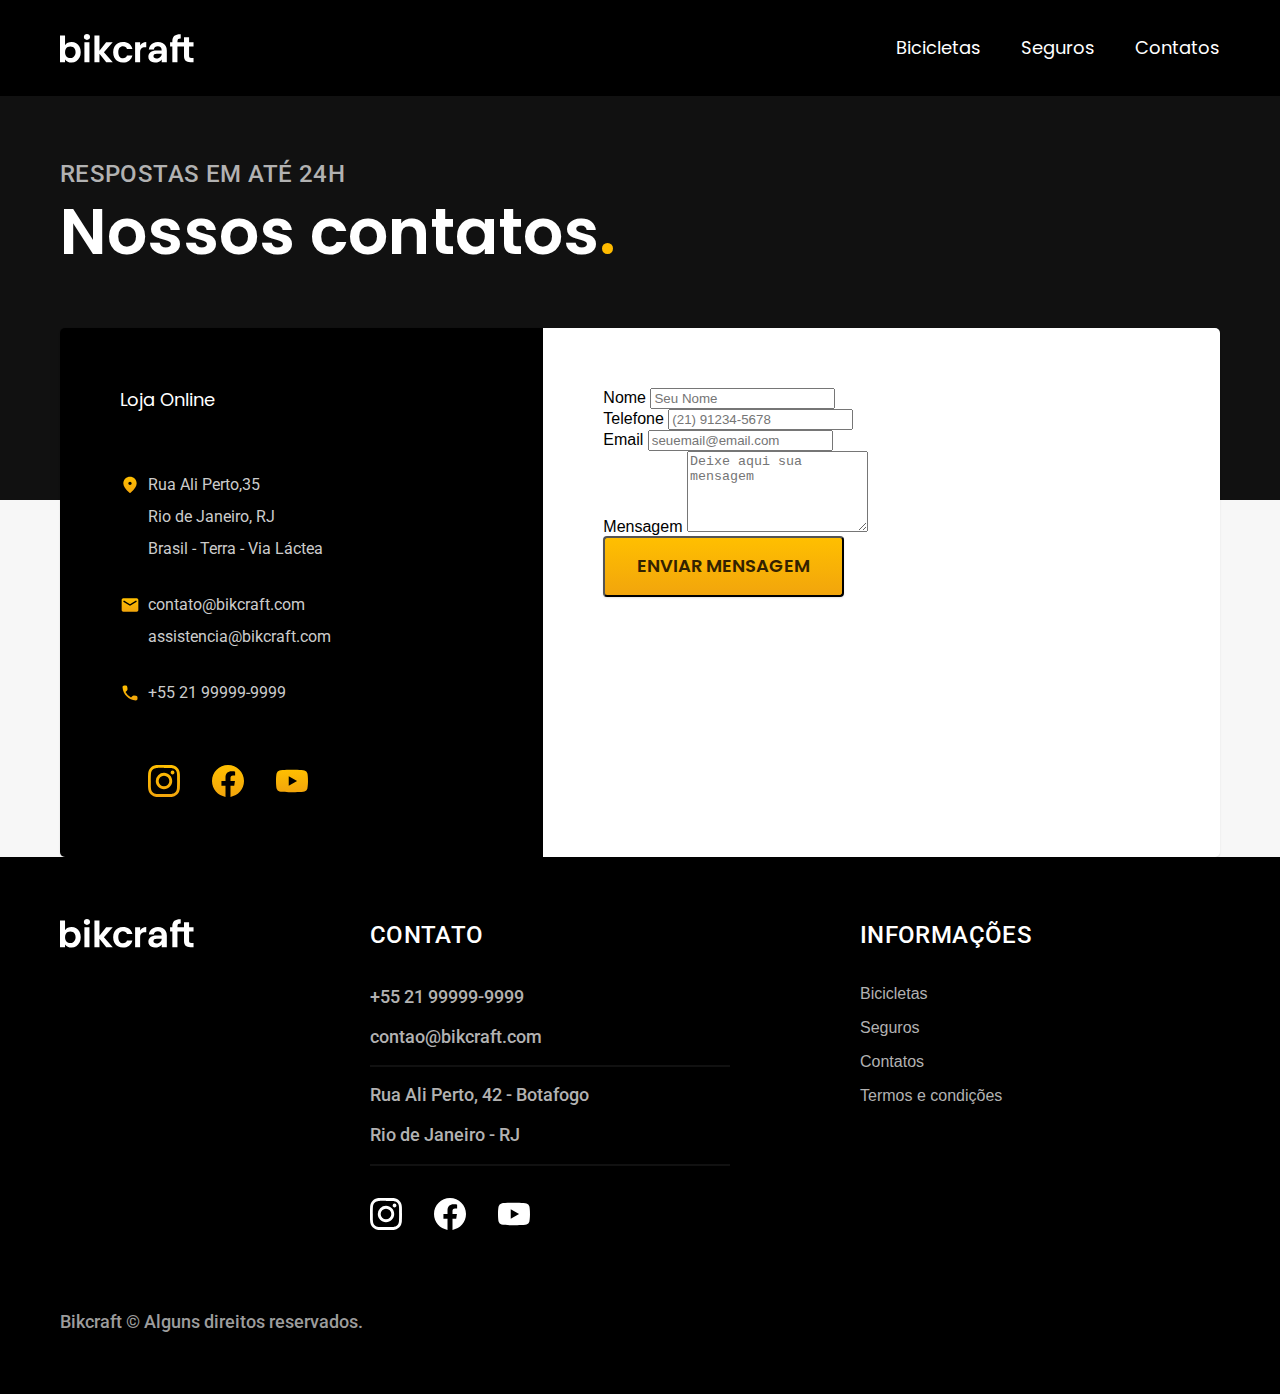
==== contato.html @ 299fae39 "contato" ====
<!DOCTYPE html>
<html lang="pt-br">

<head>
  <meta charset="UTF-8">
  <meta name="viewport" content="width=device-width, initial-scale=1.0">

  <title>Contato | Bikecraft</title>
  <meta name="description" content="Termos e condições">

  <link rel="preconnect" href="https://fonts.googleapis.com">
  <link rel="preconnect" href="https://fonts.gstatic.com" crossorigin>
  <link rel="preconnect" href="https://fonts.googleapis.com">
  <link rel="preconnect" href="https://fonts.gstatic.com" crossorigin>
  <link href="https://fonts.googleapis.com/css2?family=Merriweather:ital,wght@0,300;0,400;0,700;0,900;1,300;1,400;1,700;1,900&family=Poppins:ital,wght@0,100;0,200;0,300;0,400;0,500;0,600;0,700;0,800;0,900;1,100;1,200;1,300;1,400;1,500;1,600;1,700;1,800;1,900&family=Roboto:ital,wght@0,100;0,300;0,400;0,500;0,700;0,900;1,100;1,300;1,400;1,500;1,700;1,900&display=swap" rel="stylesheet">


  <link rel="stylesheet" href="./css/style.css">
</head>

<body id="contato">
  <header class="header-bg">
    <div class="header container">
      <a href="./"><img src="./img/bikcraft.svg" alt="Bikecraft">
      </a>

      <nav aria-label="primaria">
        <ul class="header-menu font-1-m cor-0">
          <li><a href="./bicicletas.html">Bicicletas</a></li>
          <li><a href="./seguros.html">Seguros</a></li>
          <li><a href="./contato.html">Contatos</a></li>
        </ul>
      </nav>
    </div>
  </header>

  <main>
    <div class="titulo-bg">
      <div class="titulo container">
        <p class="font-2-l-b cor-5">Respostas em até 24H</p>
        <h1 class="font-1-xxl cor-0"> Nossos contatos<span class="cor-p1">.</span></h1>
      </div>
    </div>

    <div class="contato container">
      <section class="contato-dados" aria.label="Endereço">
        <h2 class="font-1-m cor-0">Loja Online</h2>
        <div class="contato-endereco font-2-s cor-4">
          <p>Rua Ali Perto,35</p>
          <p>Rio de Janeiro, RJ</p>
          <p>Brasil - Terra - Via Láctea</p>
        </div>
        <address class="contato-meios font-2-s cor-4">
          <a href="mailto:contato@bikcraft.com">contato@bikcraft.com</a>
          <a href="mailto:assistencio@bikcraft.com">assistencia@bikcraft.com</a>
          <a href="tel:+5521999999999">+55 21 99999-9999</a>
        </address>
        <div class="contato-redes">
          <a href="./">
            <img src="./img/redes/instagram-p.svg" alt="">
          </a>
          <a href="./">
            <img src="./img/redes/facebook-p.svg" alt="">
          </a>
          <a href="./">
            <img src="./img/redes/youtube-p.svg" alt="">
          </a>
        </div>
      </section>

      <section class="contato-formulario" aria-label="Formulario">
        <form class="form" action="./contato-html">
          <div>
            <label for="nome">Nome</label>
            <input type="text" id="nome" name="nome" placeholder="Seu Nome">
          </div>
          <div>
            <label for="telefone">Telefone</label>
            <input type="text" id="telefone" name="telefone" placeholder="(21) 91234-5678">
          </div>
          <div>
            <label for="email">Email</label>
            <input type="email" id="email" name="email" placeholder="seuemail@email.com">
          </div>
          <div>
            <label for="mensagem">Mensagem</label>
            <textarea rows="5" id="mensagem" name="mensagem" placeholder="Deixe aqui sua mensagem"></textarea>
          </div>
          <button class="botao">Enviar Mensagem</button>
        </form>
      </section>
    </div>

  </main>

  <footer class="footer-bg">
    <div class="footer container">
      <img src="./img/bikcraft.svg" alt="BikCraft">
      <div class="footer-contato">
        <h3 class="font-2-l-b cor-0">Contato</h3>
        <ul class="font-2-m cor-5">
          <li><a href="tel:+5521999999999">+55 21 99999-9999</a></li>
          <li><a href="mailto:contato@bikcraft.com">contao@bikcraft.com</a></li>
          <li>Rua Ali Perto, 42 - Botafogo</li>
          <li>Rio de Janeiro - RJ</li>
        </ul>
        <div class="footer-redes">
          <a href="./">
            <img src="./img/redes/instagram.svg" alt="">
          </a>
          <a href="./">
            <img src="./img/redes/facebook.svg" alt="">
          </a>
          <a href="./">
            <img src="./img/redes/youtube.svg" alt="">
          </a>
        </div>
      </div>
      <div class="footer.infomacoes">
        <h3 class="font-2-l-b cor-0">Informações</h3>
        <nav>
          <ul class="fot-1-m cor-5">
            <li><a href="./bicicletas.html">Bicicletas</a></li>
            <li><a href="./seguros.html">Seguros</a></li>
            <li><a href="./contato.html">Contatos</a></li>
            <li><a href="./termos.html">Termos e condições</a></li>
          </ul>
        </nav>
      </div>
      <p class="footer-copy font-2-m cor-6">Bikcraft © Alguns direitos reservados.</p>
    </div>
  </footer>
</body>

</html>
---- css/style.css ----
@import "./global/global.css";
@import "./utilidaes/cores.css";
@import "./utilidaes/tipografia.css";

@import "./global/header.css";
@import "./global/footer.css";

/* utilidades */
@import "./utilidaes/componentes.css";
@import "./utilidaes/formulario.css";

/* HOME */
@import "./home/introducao.css";
@import "./home/tecnologia.css";
@import "./home/parcerios.css";
@import "./home/depoimento.css";

/* Bicicletas */
@import "./bicicletas/bicicletas-lista.css";
@import "./bicicletas/bicicletas.css";

/* Bicicleta */
@import "./bicicleta/bicicleta.css";
@import "./bicicleta/seguro.css";

/* SEGUROS */
@import "./seguros/seguros.css";
@import "./seguros/vantagens.css";
@import "./seguros/perguntas.css";

/* contato */
@import "./contato/contato.css";
@import "./contato/loja.css";

/* termos */
@import "./termos/termos.css";
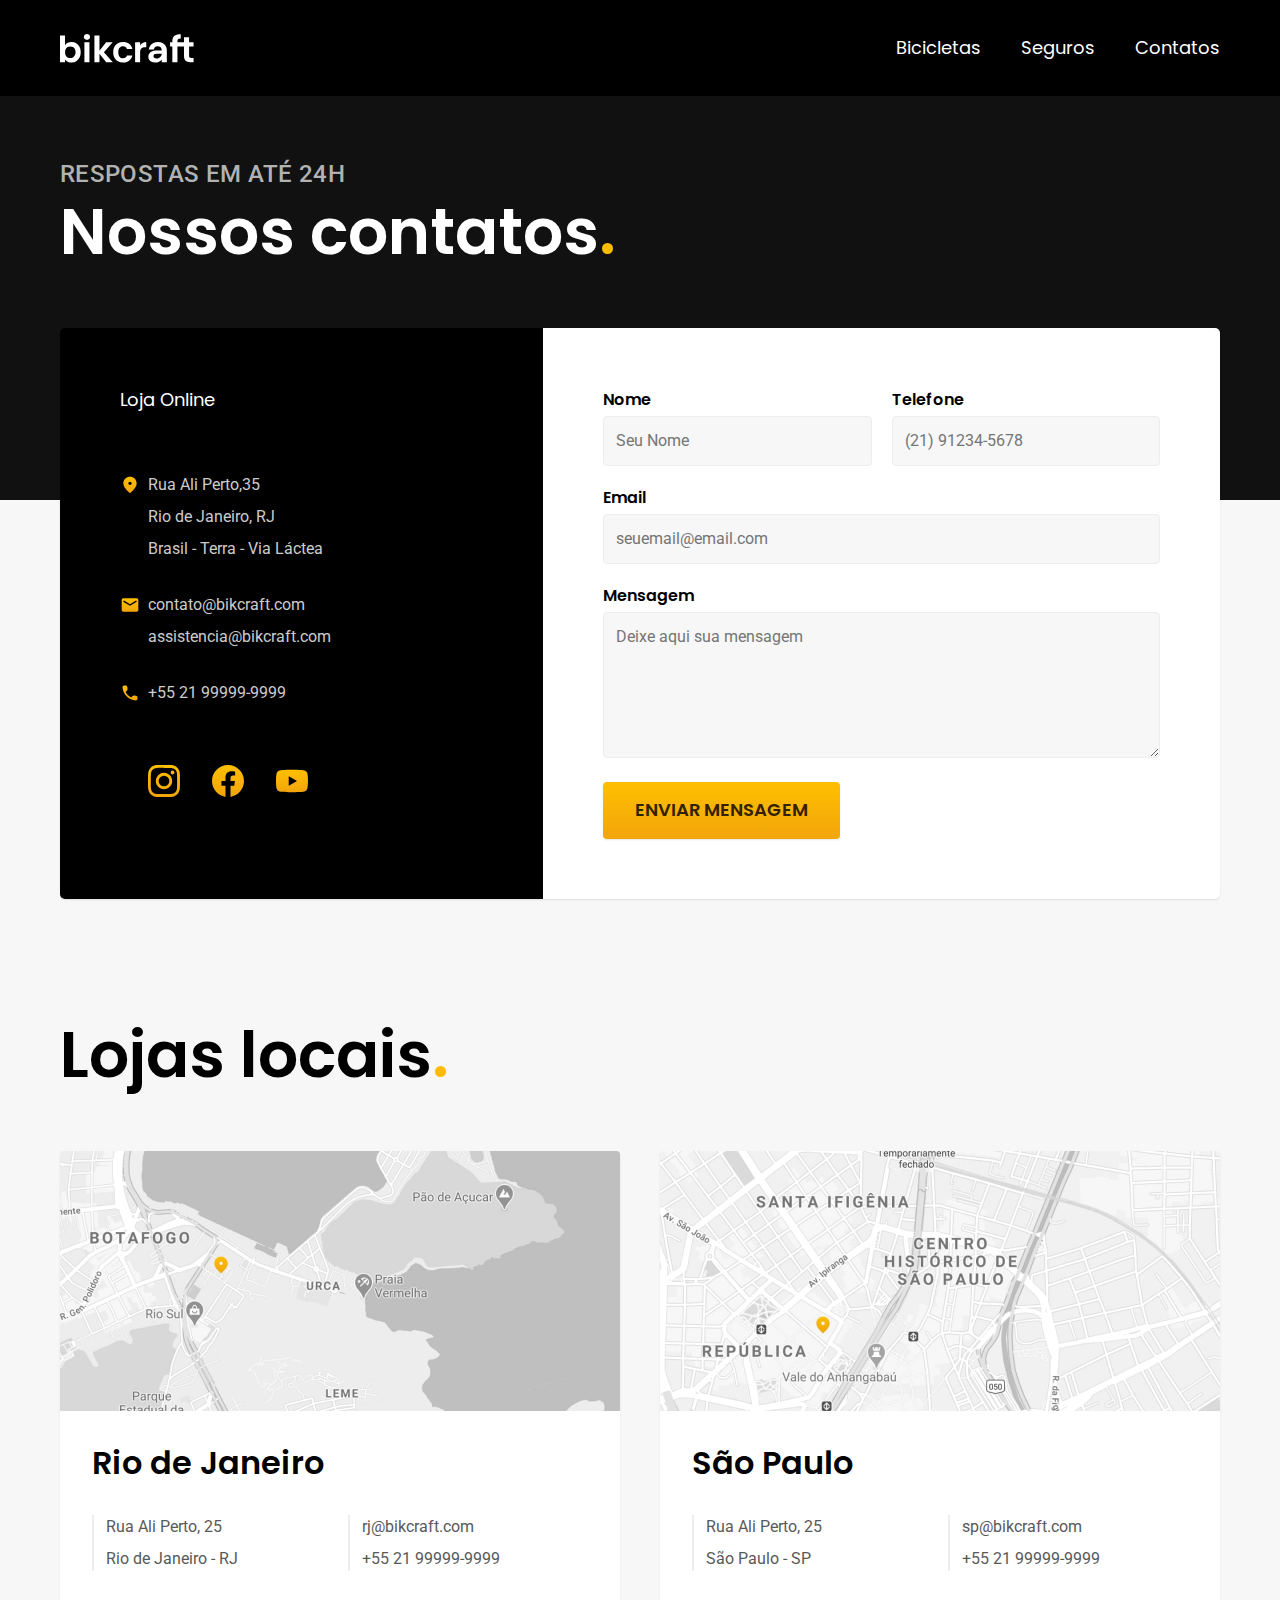
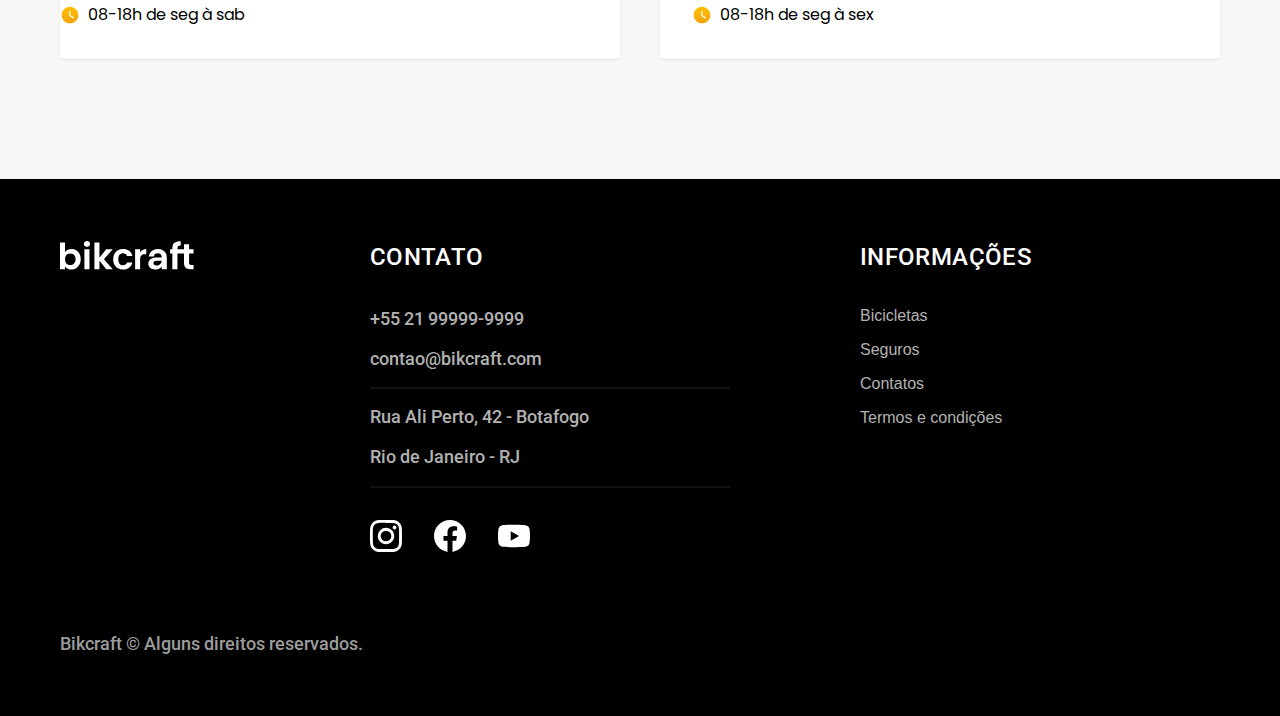
==== commit 4e37e9e4: "lojas e contatos" ====
--- a/contato.html
+++ b/contato.html
@@ -52,7 +52,7 @@
         </div>
         <address class="contato-meios font-2-s cor-4">
           <a href="mailto:contato@bikcraft.com">contato@bikcraft.com</a>
-          <a href="mailto:assistencio@bikcraft.com">assistencia@bikcraft.com</a>
+          <a href="mailto:assistencia@bikcraft.com">assistencia@bikcraft.com</a>
           <a href="tel:+5521999999999">+55 21 99999-9999</a>
         </address>
         <div class="contato-redes">
@@ -78,20 +78,55 @@
             <label for="telefone">Telefone</label>
             <input type="text" id="telefone" name="telefone" placeholder="(21) 91234-5678">
           </div>
-          <div>
+          <div class="col-2">
             <label for="email">Email</label>
             <input type="email" id="email" name="email" placeholder="seuemail@email.com">
           </div>
-          <div>
+          <div class="col-2">
             <label for="mensagem">Mensagem</label>
             <textarea rows="5" id="mensagem" name="mensagem" placeholder="Deixe aqui sua mensagem"></textarea>
           </div>
-          <button class="botao">Enviar Mensagem</button>
+          <button class="botao col-2"> Enviar Mensagem</button>
         </form>
       </section>
     </div>
 
   </main>
+
+  <article class="lojas container">
+    <h2 class="font-1-xxl">Lojas locais<span class="cor-p1">.</span></h2>
+    <div class="lojas-item">
+      <img src="./img/lojas/rj.jpg" alt="mapa marcando o endereço em Rua Ali Perto, 25 - Rio de Janeiro - RJ">
+      <div class="lojas-conteudo">
+        <h3 class="font-1-xl">Rio de Janeiro</h3>
+        <div class="lojas-dados font-2-s cor-8">
+          <p>Rua Ali Perto, 25</p>
+          <p>Rio de Janeiro - RJ</p>
+        </div>
+        <div class="lojas-dados font-2-s cor-8">
+          <a href="mailto:rj@bikcraft.com">rj@bikcraft.com</a>
+          <a href="tel:+5521999999999">+55 21 99999-9999</a>
+        </div>
+      </div>
+      <p class="lojas-tempo font-1-s"><img src="./img/icones/horario.svg" alt="">08-18h de seg à sab</p>
+    </div>
+
+    <div class="lojas-item">
+      <img src="./img/lojas/sp.jpg" alt="mapa marcando o endereço em Rua Ali Perto, 25 - São Paulo - SP">
+      <div class="lojas-conteudo">
+        <h3 class="font-1-xl">São Paulo</h3>
+        <div class="lojas-dados font-2-s cor-8">
+          <p>Rua Ali Perto, 25</p>
+          <p>São Paulo - SP</p>
+        </div>
+        <div class="lojas-dados font-2-s cor-8">
+          <a href="mailto:sp@bikcraft.com">sp@bikcraft.com</a>
+          <a href="tel:+5511999999999">+55 21 99999-9999</a>
+        </div>
+        <p class="lojas-tempo font-1-s"><img src="./img/icones/horario.svg" alt="">08-18h de seg à sex</p>
+      </div>
+    </div>
+  </article>
 
   <footer class="footer-bg">
     <div class="footer container">
--- a/css/style.css
+++ b/css/style.css
@@ -30,7 +30,7 @@
 
 /* contato */
 @import "./contato/contato.css";
-@import "./contato/loja.css";
+@import "./contato/lojas.css";
 
 /* termos */
 @import "./termos/termos.css";
